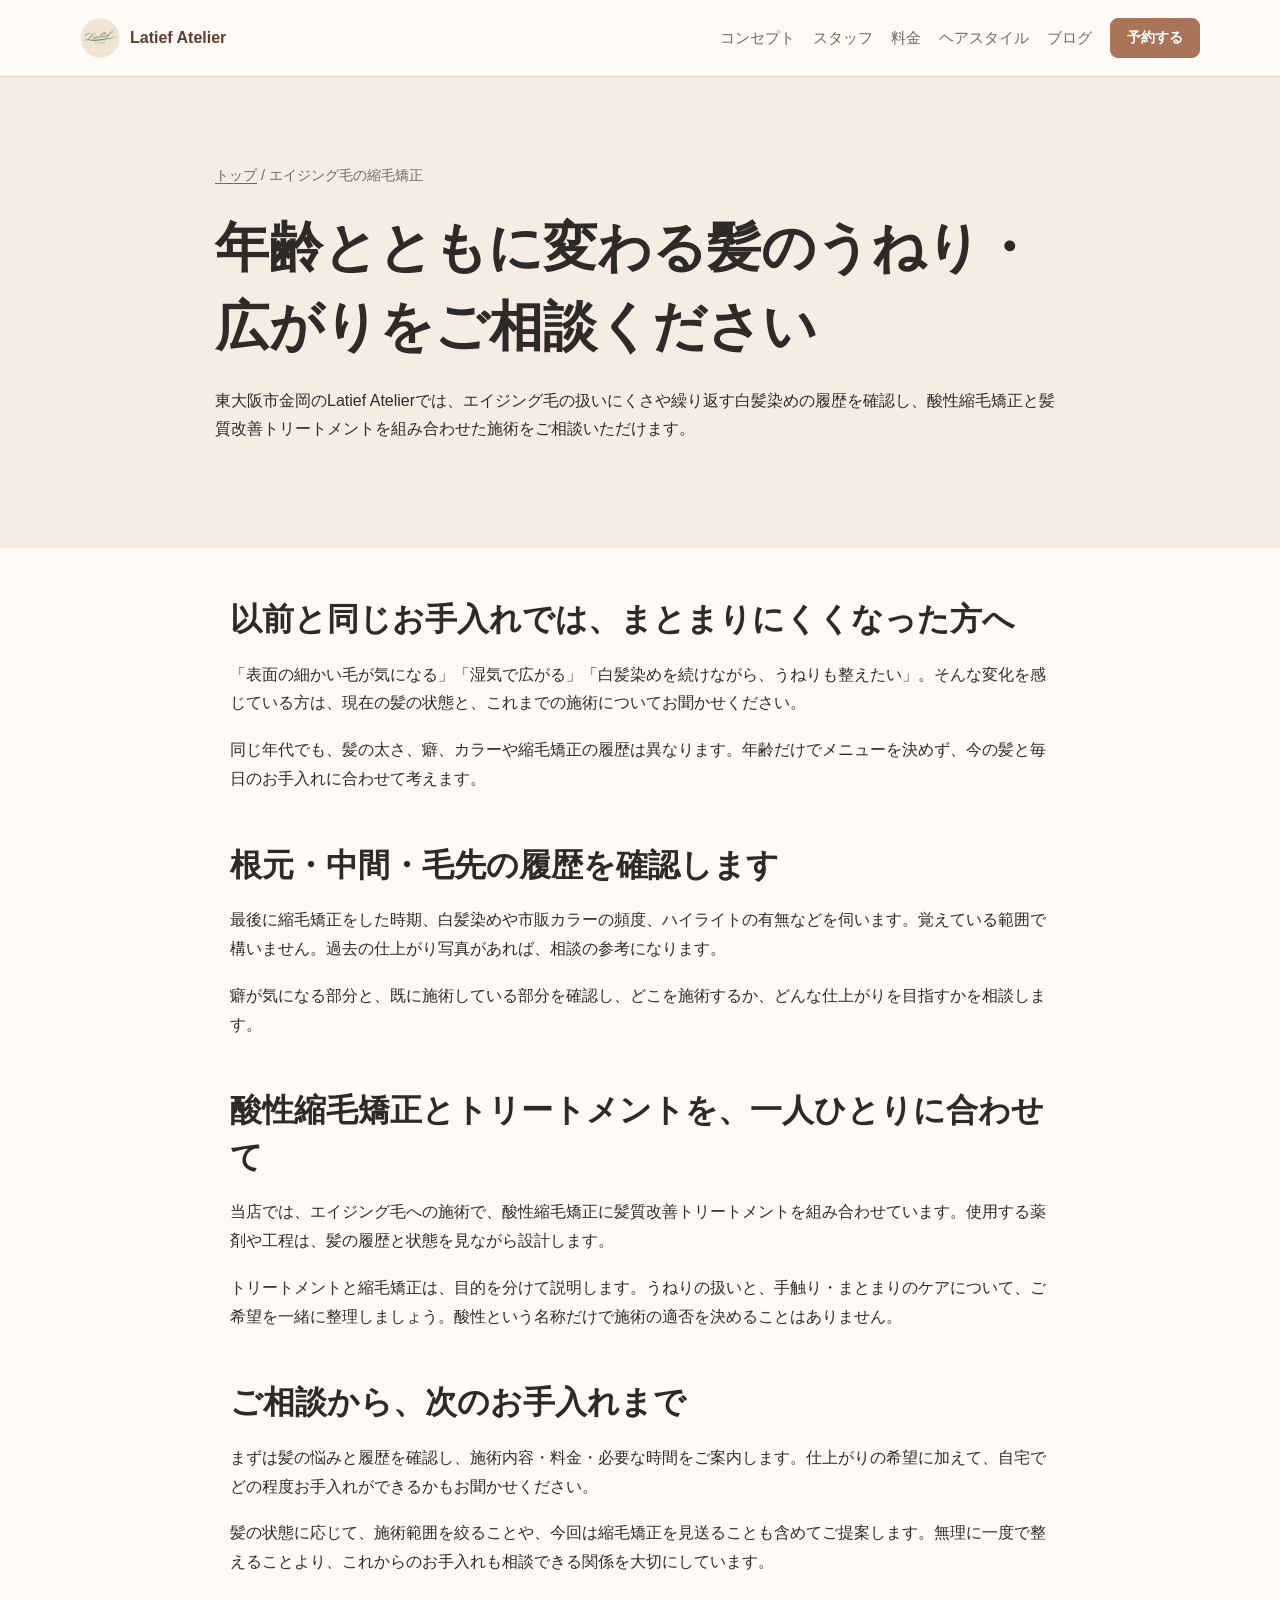
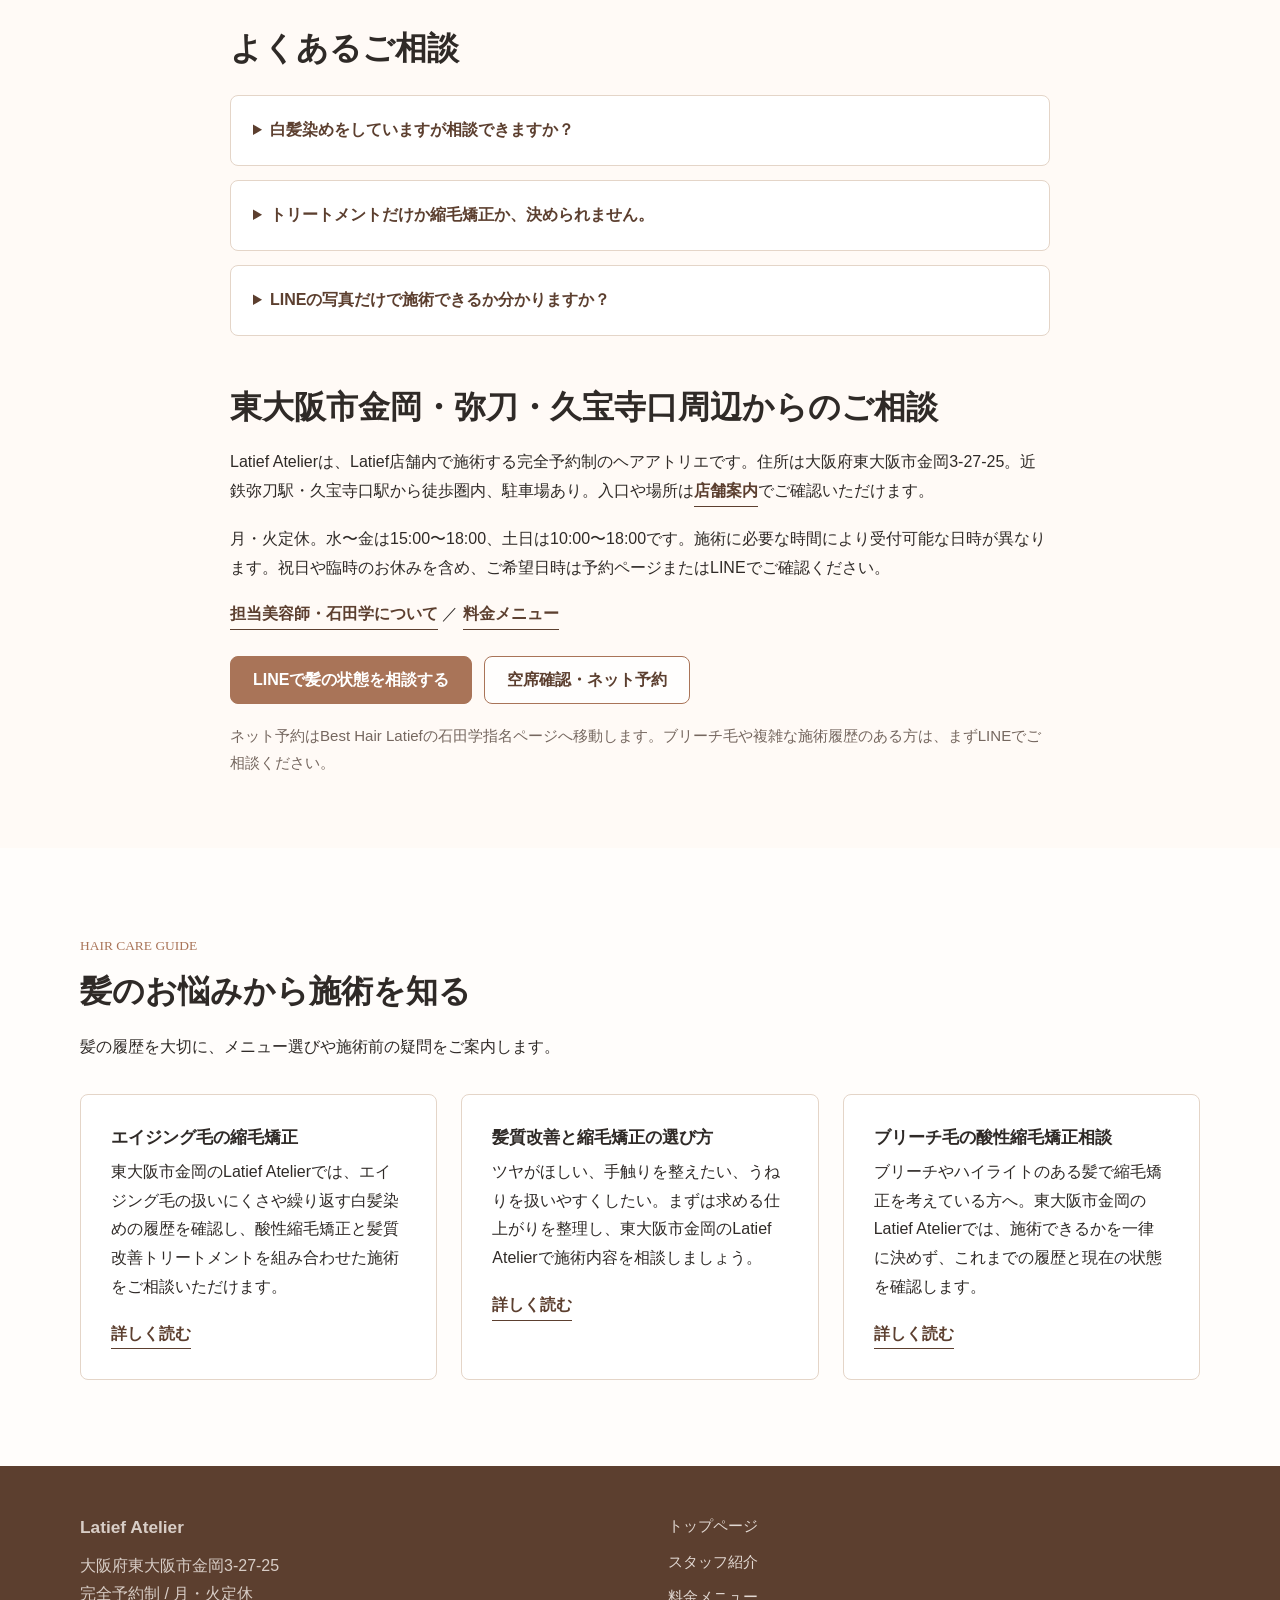
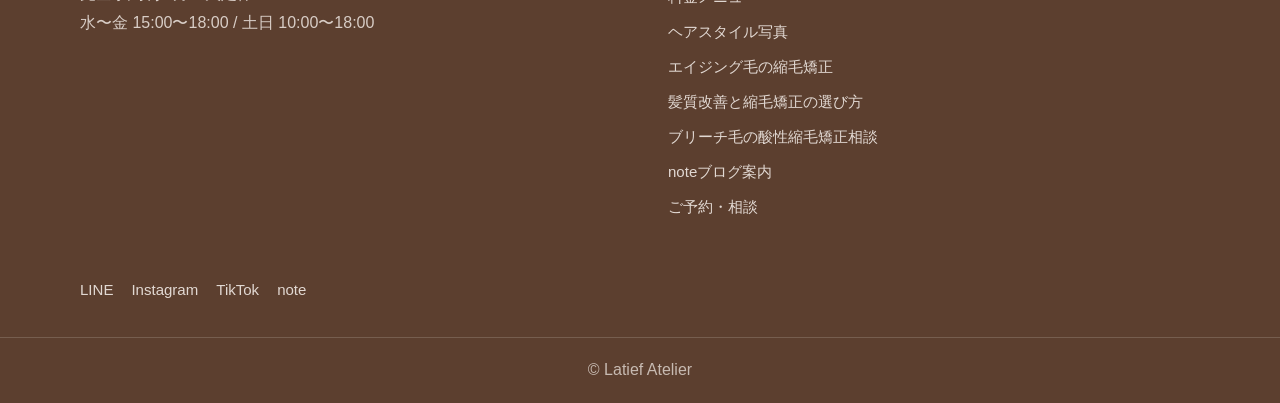
==== aging-hair.html @ 110d076c "Improve local salon search content and booking information" ====
<!DOCTYPE html>
<html lang="ja">
<head>
  <meta charset="UTF-8">
  <meta name="viewport" content="width=device-width, initial-scale=1.0">
  <title>エイジング毛の縮毛矯正・髪質改善｜東大阪・弥刀 Latief Atelier</title>
  <meta name="description" content="東大阪・弥刀・久宝寺口でエイジング毛の縮毛矯正と髪質改善を相談するならLatief Atelierへ。年齢によるうねり・広がり、白髪染めの履歴を確認して施術を考えます。">
  <meta name="robots" content="index, follow">
  <link rel="canonical" href="https://latiefatelier.com/aging-hair.html">
  <meta property="og:title" content="エイジング毛の縮毛矯正・髪質改善｜東大阪・弥刀 Latief Atelier">
  <meta property="og:description" content="東大阪・弥刀・久宝寺口でエイジング毛の縮毛矯正と髪質改善を相談するならLatief Atelierへ。年齢によるうねり・広がり、白髪染めの履歴を確認して施術を考えます。">
  <meta property="og:type" content="website">
  <meta property="og:url" content="https://latiefatelier.com/aging-hair.html">
  <meta property="og:site_name" content="Latief Atelier">
  <meta property="og:image" content="https://latiefatelier.com/assets/images/shop-front.jpg">
  <meta name="twitter:card" content="summary_large_image">
  <meta name="twitter:title" content="エイジング毛の縮毛矯正・髪質改善｜東大阪・弥刀 Latief Atelier">
  <meta name="twitter:description" content="東大阪・弥刀・久宝寺口でエイジング毛の縮毛矯正と髪質改善を相談するならLatief Atelierへ。年齢によるうねり・広がり、白髪染めの履歴を確認して施術を考えます。">
  <meta name="twitter:image" content="https://latiefatelier.com/assets/images/shop-front.jpg">
  <link rel="stylesheet" href="stylesheet.css">
  <script type="application/ld+json">
{
  "@context": "https://schema.org",
  "@graph": [
    {
      "@type": "BreadcrumbList",
      "itemListElement": [
        {
          "@type": "ListItem",
          "position": 1,
          "name": "トップ",
          "item": "https://latiefatelier.com/"
        },
        {
          "@type": "ListItem",
          "position": 2,
          "name": "エイジング毛の縮毛矯正",
          "item": "https://latiefatelier.com/aging-hair.html"
        }
      ]
    },
    {
      "@type": "WebPage",
      "@id": "https://latiefatelier.com/aging-hair.html#webpage",
      "url": "https://latiefatelier.com/aging-hair.html",
      "name": "エイジング毛の縮毛矯正・髪質改善｜東大阪・弥刀 Latief Atelier",
      "description": "東大阪・弥刀・久宝寺口でエイジング毛の縮毛矯正と髪質改善を相談するならLatief Atelierへ。年齢によるうねり・広がり、白髪染めの履歴を確認して施術を考えます。",
      "inLanguage": "ja",
      "isPartOf": {
        "@id": "https://latiefatelier.com/#website"
      },
      "about": {
        "@id": "https://latiefatelier.com/#salon"
      }
    }
  ]
}
</script>
</head>
<body>
  <header class="site-header">
    <div class="container header-inner">
      <a class="site-logo" href="index.html" aria-label="Latief Atelier トップページへ">
        <img src="assets/images/logo-icon.png" alt="" width="40" height="40">
        <span>Latief Atelier</span>
      </a>
      <button class="nav-toggle" type="button" aria-controls="global-nav" aria-expanded="false">
        <span class="nav-toggle-line"></span>
        <span class="sr-only">メニューを開閉</span>
      </button>
      <nav id="global-nav" class="global-nav" aria-label="グローバルナビゲーション">
        <a href="concept.html">コンセプト</a>
        <a href="staff.html">スタッフ</a>
        <a href="pricing.html">料金</a>
        <a href="hairstyle.html">ヘアスタイル</a>
        <a href="blog.html">ブログ</a>
        <a class="button button-small" href="index.html#reservation">予約する</a>
      </nav>
    </div>
  </header><section class="mobile-reserve-bar" aria-label="スマートフォン用予約導線"><a href="https://beauty.hotpepper.jp/CSP/bt/reserve/?storeId=H000819673&amp;stylistId=T001129687" target="_blank" rel="noopener noreferrer">空席確認・予約</a><a href="https://lin.ee/6GPeVmwn" target="_blank" rel="noopener noreferrer">LINE相談</a></section>

  <main><section class="page-hero"><div class="container"><nav class="guide-breadcrumb" aria-label="パンくず"><a href="index.html">トップ</a><span aria-hidden="true"> / </span><span>エイジング毛の縮毛矯正</span></nav><h1>年齢とともに変わる髪のうねり・広がりをご相談ください</h1><p>東大阪市金岡のLatief Atelierでは、エイジング毛の扱いにくさや繰り返す白髪染めの履歴を確認し、酸性縮毛矯正と髪質改善トリートメントを組み合わせた施術をご相談いただけます。</p></div></section><article class="container guide-body"><section class="guide-section"><h2>以前と同じお手入れでは、まとまりにくくなった方へ</h2><p>「表面の細かい毛が気になる」「湿気で広がる」「白髪染めを続けながら、うねりも整えたい」。そんな変化を感じている方は、現在の髪の状態と、これまでの施術についてお聞かせください。</p><p>同じ年代でも、髪の太さ、癖、カラーや縮毛矯正の履歴は異なります。年齢だけでメニューを決めず、今の髪と毎日のお手入れに合わせて考えます。</p></section><section class="guide-section"><h2>根元・中間・毛先の履歴を確認します</h2><p>最後に縮毛矯正をした時期、白髪染めや市販カラーの頻度、ハイライトの有無などを伺います。覚えている範囲で構いません。過去の仕上がり写真があれば、相談の参考になります。</p><p>癖が気になる部分と、既に施術している部分を確認し、どこを施術するか、どんな仕上がりを目指すかを相談します。</p></section><section class="guide-section"><h2>酸性縮毛矯正とトリートメントを、一人ひとりに合わせて</h2><p>当店では、エイジング毛への施術で、酸性縮毛矯正に髪質改善トリートメントを組み合わせています。使用する薬剤や工程は、髪の履歴と状態を見ながら設計します。</p><p>トリートメントと縮毛矯正は、目的を分けて説明します。うねりの扱いと、手触り・まとまりのケアについて、ご希望を一緒に整理しましょう。酸性という名称だけで施術の適否を決めることはありません。</p></section><section class="guide-section"><h2>ご相談から、次のお手入れまで</h2><p>まずは髪の悩みと履歴を確認し、施術内容・料金・必要な時間をご案内します。仕上がりの希望に加えて、自宅でどの程度お手入れができるかもお聞かせください。</p><p>髪の状態に応じて、施術範囲を絞ることや、今回は縮毛矯正を見送ることも含めてご提案します。無理に一度で整えることより、これからのお手入れも相談できる関係を大切にしています。</p></section><section class="guide-section"><h2>よくあるご相談</h2><div class="faq-list"><details><summary>白髪染めをしていますが相談できますか？</summary><p>はい。市販カラーを含め、いつ・どの部分を染めたかをお知らせください。実際の状態を確認して施術内容を相談します。</p></details><details><summary>トリートメントだけか縮毛矯正か、決められません。</summary><p>メニューが決まっていなくても大丈夫です。うねり、広がり、手触りなど、特に気になっている点をLINEでお知らせください。</p></details><details><summary>LINEの写真だけで施術できるか分かりますか？</summary><p>写真は事前相談の参考になりますが、施術の可否や最終的な内容は、ご来店時に実際の髪を確認して判断します。</p></details></div></section><section class="guide-section"><h2>東大阪市金岡・弥刀・久宝寺口周辺からのご相談</h2><p>Latief Atelierは、Latief店舗内で施術する完全予約制のヘアアトリエです。住所は大阪府東大阪市金岡3-27-25。近鉄弥刀駅・久宝寺口駅から徒歩圏内、駐車場あり。入口や場所は<a class="text-link" href="index.html#access">店舗案内</a>でご確認いただけます。</p><p>月・火定休。水〜金は15:00〜18:00、土日は10:00〜18:00です。施術に必要な時間により受付可能な日時が異なります。祝日や臨時のお休みを含め、ご希望日時は予約ページまたはLINEでご確認ください。</p><p><a class="text-link" href="staff.html">担当美容師・石田学について</a> ／ <a class="text-link" href="pricing.html">料金メニュー</a></p><div class="reservation-actions"><a class="button" href="https://lin.ee/6GPeVmwn" target="_blank" rel="noopener noreferrer">LINEで髪の状態を相談する</a><a class="button button-secondary" href="https://beauty.hotpepper.jp/CSP/bt/reserve/?storeId=H000819673&amp;stylistId=T001129687" target="_blank" rel="noopener noreferrer">空席確認・ネット予約</a></div><p class="guide-booking-note">ネット予約はBest Hair Latiefの石田学指名ページへ移動します。ブリーチ毛や複雑な施術履歴のある方は、まずLINEでご相談ください。</p></section></article><section class="section section-soft"><div class="container"><div class="section-heading"><p class="eyebrow">Hair care guide</p><h2>髪のお悩みから施術を知る</h2><p>髪の履歴を大切に、メニュー選びや施術前の疑問をご案内します。</p></div><div class="card-grid three-columns"><article class="feature-card"><h3>エイジング毛の縮毛矯正</h3><p>東大阪市金岡のLatief Atelierでは、エイジング毛の扱いにくさや繰り返す白髪染めの履歴を確認し、酸性縮毛矯正と髪質改善トリートメントを組み合わせた施術をご相談いただけます。</p><a class="text-link" href="aging-hair.html">詳しく読む</a></article>
<article class="feature-card"><h3>髪質改善と縮毛矯正の選び方</h3><p>ツヤがほしい、手触りを整えたい、うねりを扱いやすくしたい。まずは求める仕上がりを整理し、東大阪市金岡のLatief Atelierで施術内容を相談しましょう。</p><a class="text-link" href="hair-treatment.html">詳しく読む</a></article>
<article class="feature-card"><h3>ブリーチ毛の酸性縮毛矯正相談</h3><p>ブリーチやハイライトのある髪で縮毛矯正を考えている方へ。東大阪市金岡のLatief Atelierでは、施術できるかを一律に決めず、これまでの履歴と現在の状態を確認します。</p><a class="text-link" href="bleached-hair.html">詳しく読む</a></article></div></div></section></main>

  <footer class="site-footer">
    <div class="container footer-grid">
      <div>
        <p class="footer-logo">Latief Atelier</p>
        <p>大阪府東大阪市金岡3-27-25<br>完全予約制 / 月・火定休<br>水〜金 15:00〜18:00 / 土日 10:00〜18:00</p>
      </div>
      <nav class="footer-nav" aria-label="フッターナビゲーション">
        <a href="index.html">トップページ</a>
        <a href="staff.html">スタッフ紹介</a>
        <a href="pricing.html">料金メニュー</a>
        <a href="hairstyle.html">ヘアスタイル写真</a>
        <a href="aging-hair.html">エイジング毛の縮毛矯正</a>
        <a href="hair-treatment.html">髪質改善と縮毛矯正の選び方</a>
        <a href="bleached-hair.html">ブリーチ毛の酸性縮毛矯正相談</a>
        <a href="blog.html">noteブログ案内</a>
        <a href="index.html#reservation">ご予約・相談</a>
      </nav>
      <div class="footer-sns">
        <a href="https://lin.ee/6GPeVmwn" target="_blank" rel="noopener noreferrer">LINE</a>
        <a href="https://www.instagram.com/latief_atelier?igsh=MW42ZXM1Z3Rob2Y1cg%3D%3D&utm_source=qr" target="_blank" rel="noopener noreferrer">Instagram</a>
        <a href="https://www.tiktok.com/@latiefatelier8?_r=1&_t=ZS-96b59ofkvR6" target="_blank" rel="noopener noreferrer">TikTok</a>
        <a href="https://note.com/brave_phlox2184" target="_blank" rel="noopener noreferrer">note</a>
      </div>
    </div>
    <p class="copyright">&copy; Latief Atelier</p>
  </footer>

  <script src="script.js"></script>
</body>
</html>
---- stylesheet.css ----
:root {
  --color-base: #fffaf6;
  --color-surface: #ffffff;
  --color-soft: #f5ece4;
  --color-accent: #ead8c8;
  --color-main: #a97458;
  --color-main-dark: #5c3f2f;
  --color-green: #486f4a;
  --color-text: #2f2a27;
  --color-muted: #75675f;
  --color-line: #e4d5c8;
  --shadow-soft: 0 18px 45px rgba(91, 64, 45, 0.12);
  --content-width: 1120px;
  --radius: 8px;
  --header-height: 76px;
}

* {
  box-sizing: border-box;
}

html {
  scroll-behavior: smooth;
}

body {
  margin: 0;
  color: var(--color-text);
  font-family: "Hiragino Kaku Gothic ProN", "Yu Gothic", "Meiryo", sans-serif;
  line-height: 1.8;
  background: var(--color-base);
  overflow-x: hidden;
}

body.nav-open {
  overflow: hidden;
}

a {
  color: inherit;
  text-decoration: none;
}

a:hover {
  color: var(--color-main);
}

a:focus-visible,
button:focus-visible,
iframe:focus-visible,
video:focus-visible,
summary:focus-visible {
  outline: 3px solid rgba(169, 116, 88, 0.45);
  outline-offset: 4px;
}

img,
video {
  max-width: 100%;
}

img {
  display: block;
  height: auto;
}

h1,
h2,
h3,
p {
  margin-top: 0;
}

h1,
h2,
h3 {
  line-height: 1.45;
  letter-spacing: 0;
  overflow-wrap: anywhere;
}

h1 {
  margin-bottom: 20px;
  font-size: 3.4rem;
  font-weight: 600;
}

h2 {
  margin-bottom: 18px;
  font-size: 2rem;
  font-weight: 600;
}

h3 {
  margin-bottom: 8px;
  font-size: 1.08rem;
}

p {
  margin-bottom: 18px;
  overflow-wrap: anywhere;
}

.container {
  width: min(100% - 32px, var(--content-width));
  margin-inline: auto;
}

.sr-only {
  position: absolute;
  width: 1px;
  height: 1px;
  padding: 0;
  overflow: hidden;
  clip: rect(0, 0, 0, 0);
  white-space: nowrap;
  border: 0;
}

.mobile-only {
  display: none;
}

.site-header {
  position: sticky;
  top: 0;
  z-index: 30;
  min-height: var(--header-height);
  background: rgba(255, 250, 246, 0.94);
  border-bottom: 1px solid var(--color-line);
  backdrop-filter: blur(14px);
}

.header-inner {
  position: relative;
  display: flex;
  align-items: center;
  justify-content: space-between;
  min-height: var(--header-height);
  gap: 22px;
}

.site-logo {
  display: inline-flex;
  align-items: center;
  gap: 10px;
  color: var(--color-main-dark);
  font-weight: 700;
}

.site-logo img {
  width: 40px;
  height: 40px;
  object-fit: contain;
}

.footer-logo {
  margin-bottom: 8px;
  color: #fff;
  font-size: 1.08rem;
  font-weight: 700;
}

.global-nav,
.footer-nav,
.footer-sns,
.sns-links {
  display: flex;
  align-items: center;
  gap: 18px;
}

.global-nav a:not(.button),
.footer-nav a,
.footer-sns a {
  font-size: 0.94rem;
  color: var(--color-muted);
}

.global-nav a[aria-current="page"] {
  color: var(--color-main-dark);
  font-weight: 700;
}

.nav-toggle {
  display: none;
  flex: 0 0 44px;
  width: 44px;
  height: 44px;
  padding: 0;
  border: 1px solid var(--color-line);
  border-radius: var(--radius);
  background: var(--color-surface);
}

.nav-toggle-line,
.nav-toggle-line::before,
.nav-toggle-line::after {
  display: block;
  width: 20px;
  height: 2px;
  background: var(--color-main-dark);
  border-radius: 999px;
}

.nav-toggle-line {
  position: relative;
  margin: auto;
}

.nav-toggle-line::before,
.nav-toggle-line::after {
  position: absolute;
  left: 0;
  content: "";
}

.nav-toggle-line::before {
  top: -7px;
}

.nav-toggle-line::after {
  top: 7px;
}

.button {
  display: inline-flex;
  align-items: center;
  justify-content: center;
  min-height: 48px;
  padding: 12px 22px;
  border: 1px solid var(--color-main);
  border-radius: var(--radius);
  color: #fff;
  font-weight: 700;
  line-height: 1.35;
  background: var(--color-main);
  transition: transform 160ms ease, background 160ms ease, color 160ms ease;
}

.button:hover {
  color: #fff;
  background: var(--color-main-dark);
  transform: translateY(-1px);
}

.button-secondary {
  color: var(--color-main-dark);
  background: rgba(255, 255, 255, 0.82);
}

.button-secondary:hover {
  color: #fff;
}

.button-small {
  min-height: 40px;
  padding: 9px 16px;
  font-size: 0.9rem;
}

.text-link {
  display: inline-flex;
  align-items: center;
  color: var(--color-main-dark);
  font-weight: 700;
  border-bottom: 1px solid currentColor;
}

.eyebrow {
  margin-bottom: 10px;
  color: var(--color-main);
  font-family: Georgia, "Times New Roman", serif;
  font-size: 0.84rem;
  letter-spacing: 0;
  text-transform: uppercase;
}

.hero-video {
  position: relative;
  display: grid;
  align-items: center;
  min-height: calc(100svh - var(--header-height));
  overflow: hidden;
  color: #fffaf6;
  background: #201913;
}

.hero-video-media,
.hero-shade {
  position: absolute;
  inset: 0;
  width: 100%;
  height: 100%;
}

.hero-video-media {
  object-fit: cover;
  background: #201913 url("assets/images/hero-video-poster.jpg") center / cover no-repeat;
}

.hero-shade {
  background:
    linear-gradient(90deg, rgba(29, 20, 14, 0.74), rgba(29, 20, 14, 0.28) 58%, rgba(29, 20, 14, 0.12)),
    linear-gradient(180deg, rgba(29, 20, 14, 0.18), rgba(29, 20, 14, 0.44));
}

.hero-content {
  position: relative;
  z-index: 1;
  max-width: 760px;
  padding-top: 70px;
  padding-bottom: 70px;
}

.hero-content h1 {
  font-size: 4.4rem;
}

.hero-content p:not(.eyebrow) {
  max-width: 560px;
  font-size: 1.18rem;
}

.hero-actions {
  display: flex;
  flex-wrap: wrap;
  gap: 12px;
  margin-top: 28px;
}

.reservation-actions {
  display: flex;
  flex-wrap: wrap;
  gap: 12px;
  margin-top: 26px;
}

.mobile-reserve-bar {
  display: none;
}

.hero-line {
  border-color: rgba(255, 250, 246, 0.72);
}

.section {
  padding: 86px 0;
}

.section-intro {
  background: var(--color-base);
}

.section-accent {
  background: var(--color-soft);
}

.section-soft {
  background: #fffdfb;
}

.section-grid,
.atelier-grid,
.concept-layout,
.reservation-layout,
.staff-profile,
.cta-row,
.footer-grid {
  display: grid;
  grid-template-columns: minmax(0, 1fr) minmax(0, 1fr);
  gap: 56px;
  align-items: center;
}

.section-heading {
  max-width: 720px;
  margin-bottom: 32px;
}

.section-heading-row {
  display: flex;
  align-items: end;
  justify-content: space-between;
  max-width: none;
  gap: 20px;
}

.lead-block {
  font-size: 1.04rem;
}

.image-frame,
.style-preview {
  overflow: hidden;
  aspect-ratio: 4 / 3;
  background: var(--color-surface);
  border: 1px solid var(--color-line);
  border-radius: var(--radius);
  box-shadow: var(--shadow-soft);
}

.image-frame img,
.style-preview img {
  width: 100%;
  height: 100%;
  object-fit: cover;
}

.image-frame-shop {
  aspect-ratio: 16 / 11;
}

.style-preview img {
  object-fit: contain;
  background: #fff;
}

.portrait-frame {
  align-self: stretch;
  display: grid;
  place-items: center;
  background: #f5efe8;
}

.portrait-frame img {
  width: 100%;
  height: auto;
  max-height: 720px;
  object-fit: contain;
  object-position: center top;
}

.info-list {
  display: grid;
  gap: 12px;
  margin: 0 0 20px;
}

.info-list div,
.price-list div {
  display: flex;
  justify-content: space-between;
  gap: 20px;
  padding: 12px 0;
  border-top: 1px solid var(--color-line);
}

.info-list dt,
.price-list dt {
  font-weight: 700;
}

.info-list dd,
.price-list dd {
  margin: 0;
  color: var(--color-muted);
  text-align: right;
}

.card-grid {
  display: grid;
  gap: 24px;
}

.three-columns {
  grid-template-columns: repeat(3, minmax(0, 1fr));
}

.feature-card,
.price-group,
.note-guide-card,
.studio-panel,
.sns-panel {
  padding: 30px;
  background: var(--color-surface);
  border: 1px solid var(--color-line);
  border-radius: var(--radius);
}

.feature-card .button {
  margin-top: 8px;
}

.form-shell {
  overflow: hidden;
  background: var(--color-surface);
  border: 1px solid var(--color-line);
  border-radius: var(--radius);
  box-shadow: var(--shadow-soft);
}

.form-shell iframe {
  display: block;
  border: 0;
  min-height: 720px;
}

.faq-list {
  display: grid;
  gap: 14px;
  max-width: 900px;
}

.faq-list details {
  padding: 20px 22px;
  background: var(--color-surface);
  border: 1px solid var(--color-line);
  border-radius: var(--radius);
}

.faq-list summary {
  color: var(--color-main-dark);
  font-weight: 700;
  cursor: pointer;
}

.faq-list p {
  margin: 14px 0 0;
}

.page-hero {
  padding: 86px 0;
  background: var(--color-soft);
}

.page-hero .container {
  max-width: 850px;
}

.page-hero-image {
  background:
    linear-gradient(115deg, rgba(255, 250, 246, 0.92), rgba(245, 236, 228, 0.9)),
    var(--color-soft);
}

.staff-profile {
  align-items: stretch;
}

.staff-profile-copy {
  align-self: center;
}

.profile-meta {
  display: flex;
  flex-wrap: wrap;
  gap: 8px;
  margin: 24px 0;
}

.profile-meta span,
.tag {
  display: inline-flex;
  align-items: center;
  min-height: 28px;
  padding: 3px 11px;
  color: var(--color-main-dark);
  font-size: 0.82rem;
  font-weight: 700;
  background: var(--color-accent);
  border-radius: 999px;
}

.price-layout {
  display: grid;
  grid-template-columns: repeat(2, minmax(0, 1fr));
  gap: 24px;
}

.price-list {
  margin: 0;
}

.price-list dd {
  white-space: nowrap;
}

.style-filter {
  display: flex;
  flex-wrap: wrap;
  gap: 10px;
  margin-bottom: 28px;
}

.filter-button {
  min-height: 42px;
  padding: 8px 16px;
  color: var(--color-main-dark);
  font-weight: 700;
  border: 1px solid var(--color-line);
  border-radius: var(--radius);
  background: var(--color-surface);
  cursor: pointer;
}

.filter-button:hover,
.filter-button.is-active {
  color: #fff;
  border-color: var(--color-main);
  background: var(--color-main);
}

.style-grid {
  display: grid;
  grid-template-columns: repeat(3, minmax(0, 1fr));
  gap: 24px;
}

.style-card {
  overflow: hidden;
  background: var(--color-surface);
  border: 1px solid var(--color-line);
  border-radius: var(--radius);
}

.style-card.is-hidden {
  display: none;
}

.style-photo {
  width: 100%;
  aspect-ratio: 3 / 4;
  object-fit: cover;
  border-bottom: 1px solid var(--color-line);
}

.style-card-body {
  padding: 22px;
}

.style-card-body h2 {
  margin-top: 12px;
  font-size: 1.24rem;
}

.compact-cta {
  padding: 48px 0;
}

.studio-panel,
.sns-panel {
  display: flex;
  align-items: center;
  justify-content: space-between;
  gap: 28px;
}

.coming-soon {
  margin: 0;
  color: var(--color-green);
  font-family: Georgia, "Times New Roman", serif;
  font-size: 2rem;
  white-space: nowrap;
}

.sns-links {
  flex-wrap: wrap;
  justify-content: flex-end;
}

.sns-link {
  min-width: 112px;
  padding: 12px 16px;
  color: var(--color-main-dark);
  font-weight: 700;
  text-align: center;
  border: 1px solid var(--color-line);
  border-radius: var(--radius);
  background: #fffdfb;
}

.note-guide {
  max-width: 820px;
}

.note-guide-card {
  padding: 42px;
}

.site-footer {
  color: #f8efe7;
  background: var(--color-main-dark);
}

.site-footer a:hover {
  color: #fff;
}

.footer-grid {
  padding: 46px 0 34px;
  align-items: start;
}

.footer-grid p {
  color: rgba(255, 250, 246, 0.76);
}

.footer-nav,
.footer-sns {
  flex-wrap: wrap;
  align-items: start;
}

.footer-nav {
  flex-direction: column;
  gap: 8px;
}

.footer-sns a,
.footer-nav a {
  color: rgba(255, 250, 246, 0.82);
}

.copyright {
  margin: 0;
  padding: 18px 16px;
  color: rgba(255, 250, 246, 0.66);
  text-align: center;
  border-top: 1px solid rgba(255, 250, 246, 0.16);
}

@media (max-width: 980px) {
  .nav-toggle {
    position: static;
    z-index: 35;
    display: grid;
    place-items: center;
    margin-left: 8px;
    border-color: var(--color-main);
    background: var(--color-main);
  }

  .nav-toggle-line,
  .nav-toggle-line::before,
  .nav-toggle-line::after {
    background: #fff;
  }

  .global-nav {
    position: fixed;
    inset: var(--header-height) 0 auto 0;
    display: grid;
    gap: 0;
    padding: 16px;
    background: rgba(255, 250, 246, 0.98);
    border-bottom: 1px solid var(--color-line);
    box-shadow: var(--shadow-soft);
    transform: translateY(-120%);
    transition: transform 180ms ease;
  }

  .global-nav.is-open {
    transform: translateY(0);
  }

  .global-nav a {
    padding: 12px 4px;
  }

  .global-nav .button {
    margin-top: 10px;
  }

  .section-grid,
  .atelier-grid,
  .concept-layout,
  .reservation-layout,
  .staff-profile,
  .cta-row,
  .footer-grid,
  .price-layout,
  .three-columns,
  .style-grid {
    grid-template-columns: 1fr;
  }

  .hero-content h1 {
    font-size: 3.4rem;
  }

  .section-heading-row,
  .studio-panel,
  .sns-panel {
    align-items: flex-start;
    flex-direction: column;
  }

  .sns-links {
    justify-content: flex-start;
  }

  .coming-soon {
    white-space: normal;
  }
}

@media (max-width: 680px) {
  :root {
    --header-height: 68px;
  }

  body {
    padding-bottom: 72px;
  }

  .container {
    width: min(100% - 24px, var(--content-width));
  }

  h1 {
    font-size: 2.2rem;
  }

  h2 {
    font-size: 1.55rem;
  }

  .site-logo span {
    font-size: 0.95rem;
  }

  .hero-video {
    min-height: calc(100svh - var(--header-height));
  }

  .hero-content {
    padding-top: 44px;
    padding-bottom: 96px;
  }

  .hero-content h1 {
    font-size: 2.45rem;
  }

  .hero-content p:not(.eyebrow) {
    font-size: 1rem;
  }

  .mobile-only {
    display: inline;
  }

  .section,
  .page-hero {
    padding: 56px 0;
  }

  .hero-actions,
  .reservation-actions,
  .sns-links {
    flex-direction: column;
    width: 100%;
  }

  .button,
  .sns-link {
    width: 100%;
  }

  .feature-card,
  .price-group,
  .note-guide-card,
  .studio-panel,
  .sns-panel {
    padding: 22px;
  }

  .info-list div,
  .price-list div {
    display: grid;
    gap: 2px;
  }

  .info-list dd,
  .price-list dd {
    text-align: left;
    white-space: normal;
  }

  .style-filter {
    display: grid;
    grid-template-columns: repeat(2, minmax(0, 1fr));
  }

  .mobile-reserve-bar {
    position: fixed;
    right: 12px;
    bottom: 12px;
    left: 12px;
    z-index: 40;
    display: grid;
    grid-template-columns: 1fr 1fr;
    gap: 8px;
    padding: 8px;
    background: rgba(255, 250, 246, 0.94);
    border: 1px solid var(--color-line);
    border-radius: var(--radius);
    box-shadow: var(--shadow-soft);
    backdrop-filter: blur(12px);
  }

  .mobile-reserve-bar a {
    display: grid;
    place-items: center;
    min-height: 46px;
    color: #fff;
    font-size: 0.9rem;
    font-weight: 700;
    background: var(--color-main);
    border-radius: calc(var(--radius) - 2px);
  }

  .mobile-reserve-bar a:last-child {
    color: var(--color-main-dark);
    background: var(--color-accent);
  }

  .reservation-layout {
    gap: 28px;
  }

  .reservation-copy {
    position: relative;
    z-index: 1;
  }

  .form-shell iframe {
    height: 680px;
    min-height: 680px;
  }
}

/* Readable service guides; inherit the existing salon palette. */
.guide-breadcrumb { margin-bottom: 20px; color: var(--color-muted); font-size: .9rem; }
.guide-breadcrumb a { text-decoration: underline; text-underline-offset: .2em; }
.guide-body { max-width: 820px; padding-top: 48px; padding-bottom: 24px; }
.guide-section { margin-bottom: 48px; }
.guide-booking-note { margin-top: 18px; color: var(--color-muted); font-size: .94rem; }
.guide-section .faq-list { margin-top: 24px; }
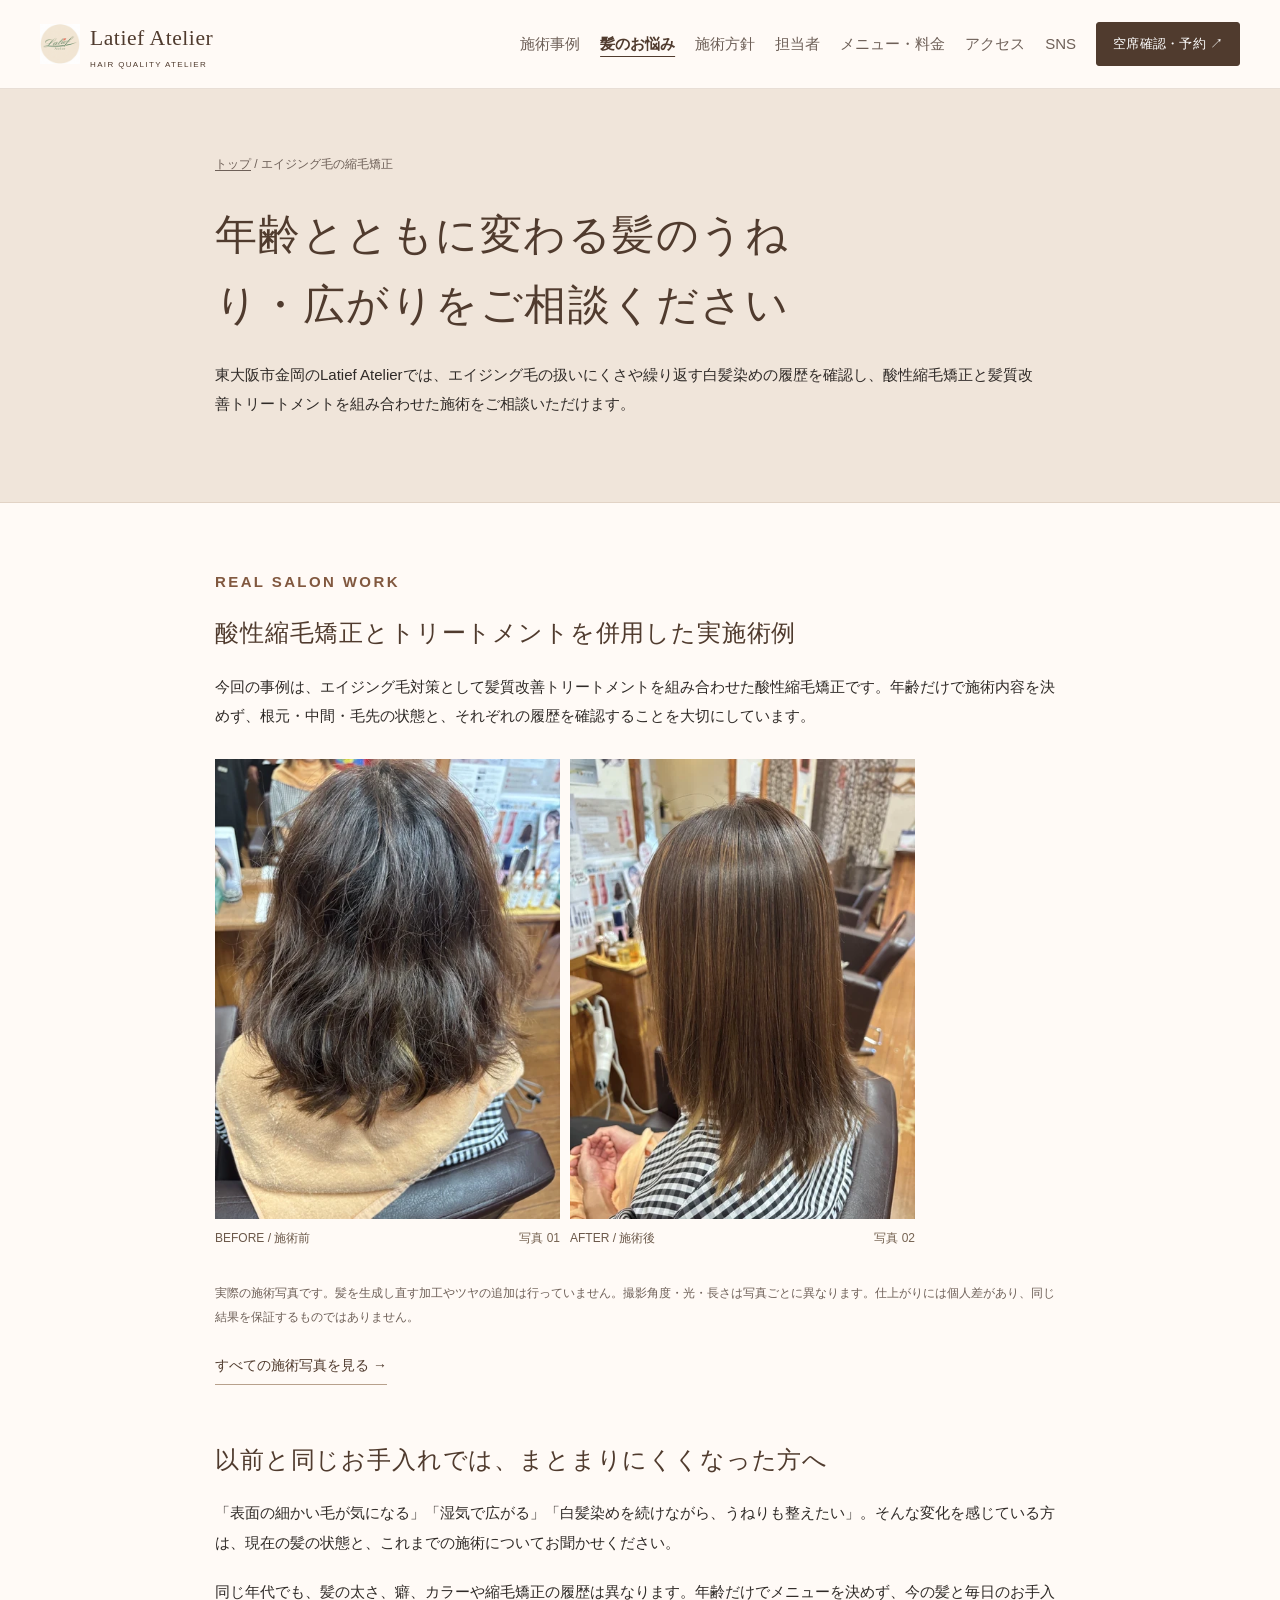
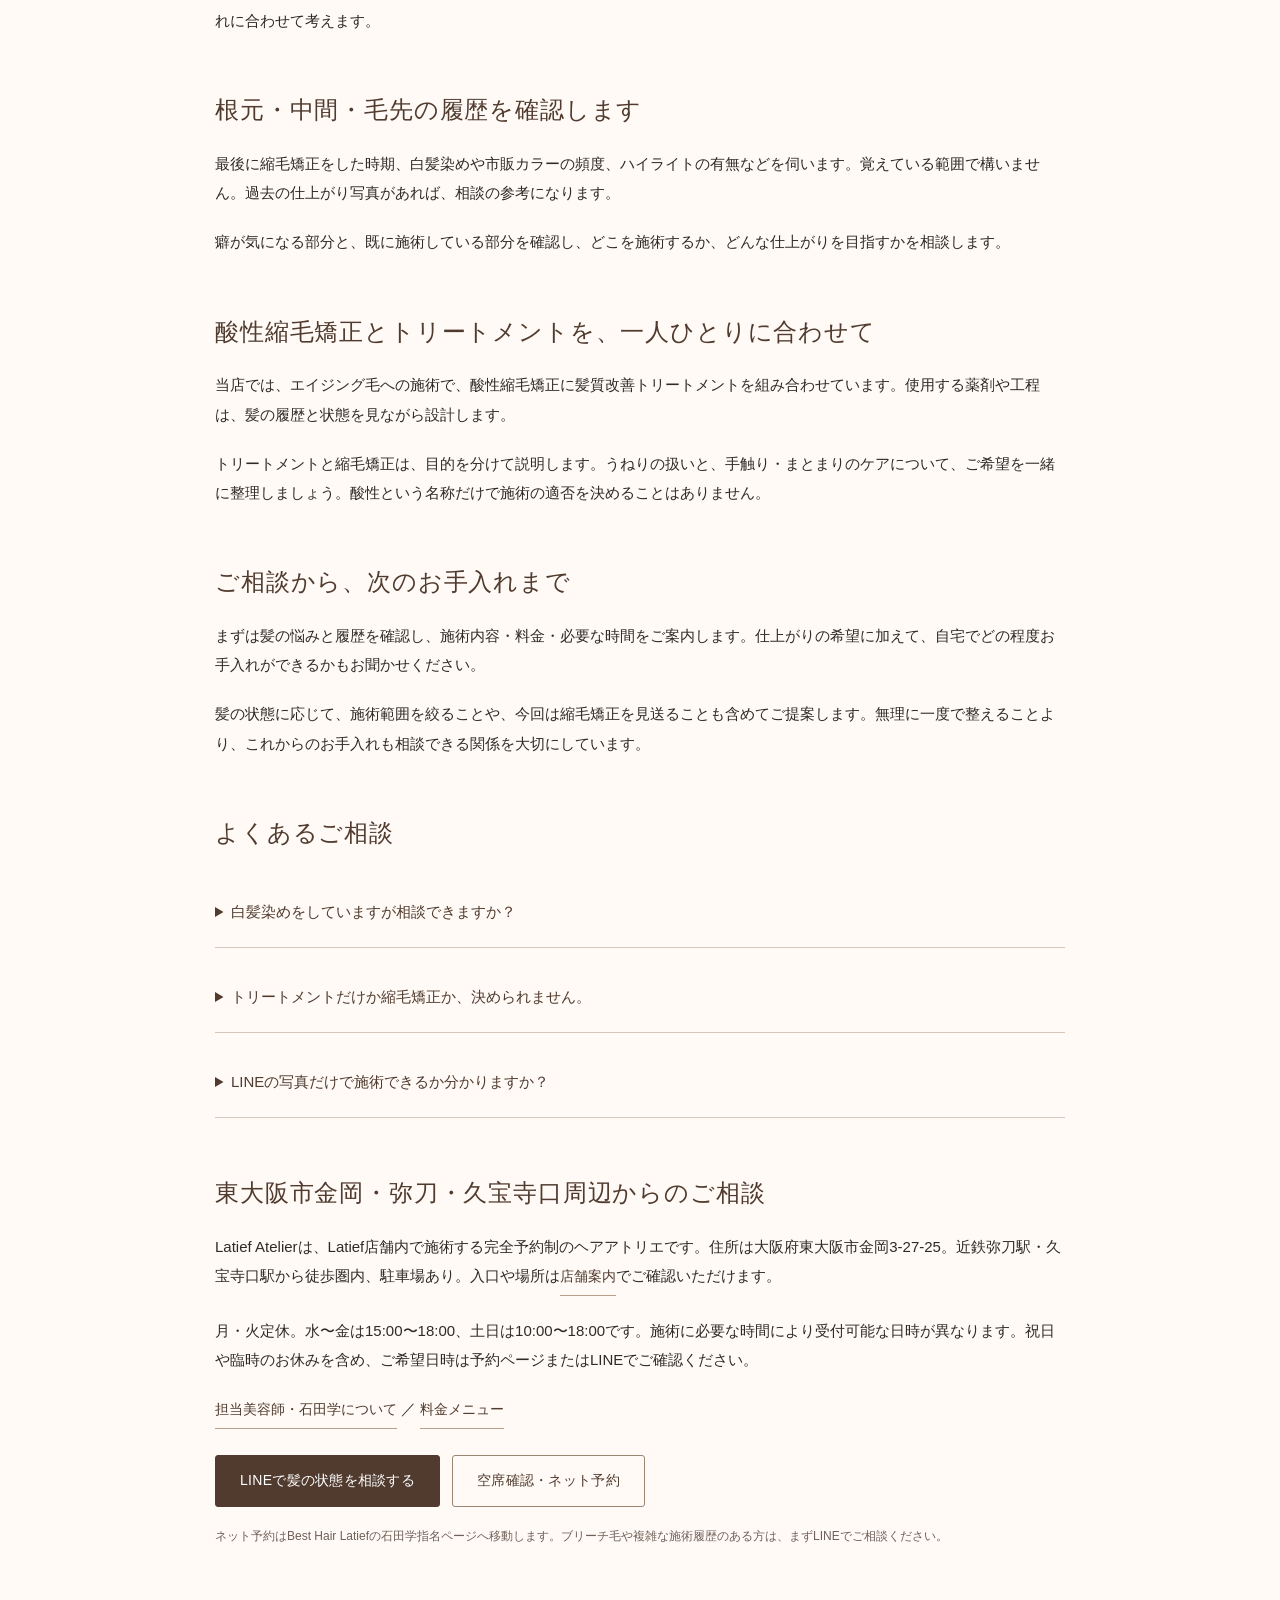
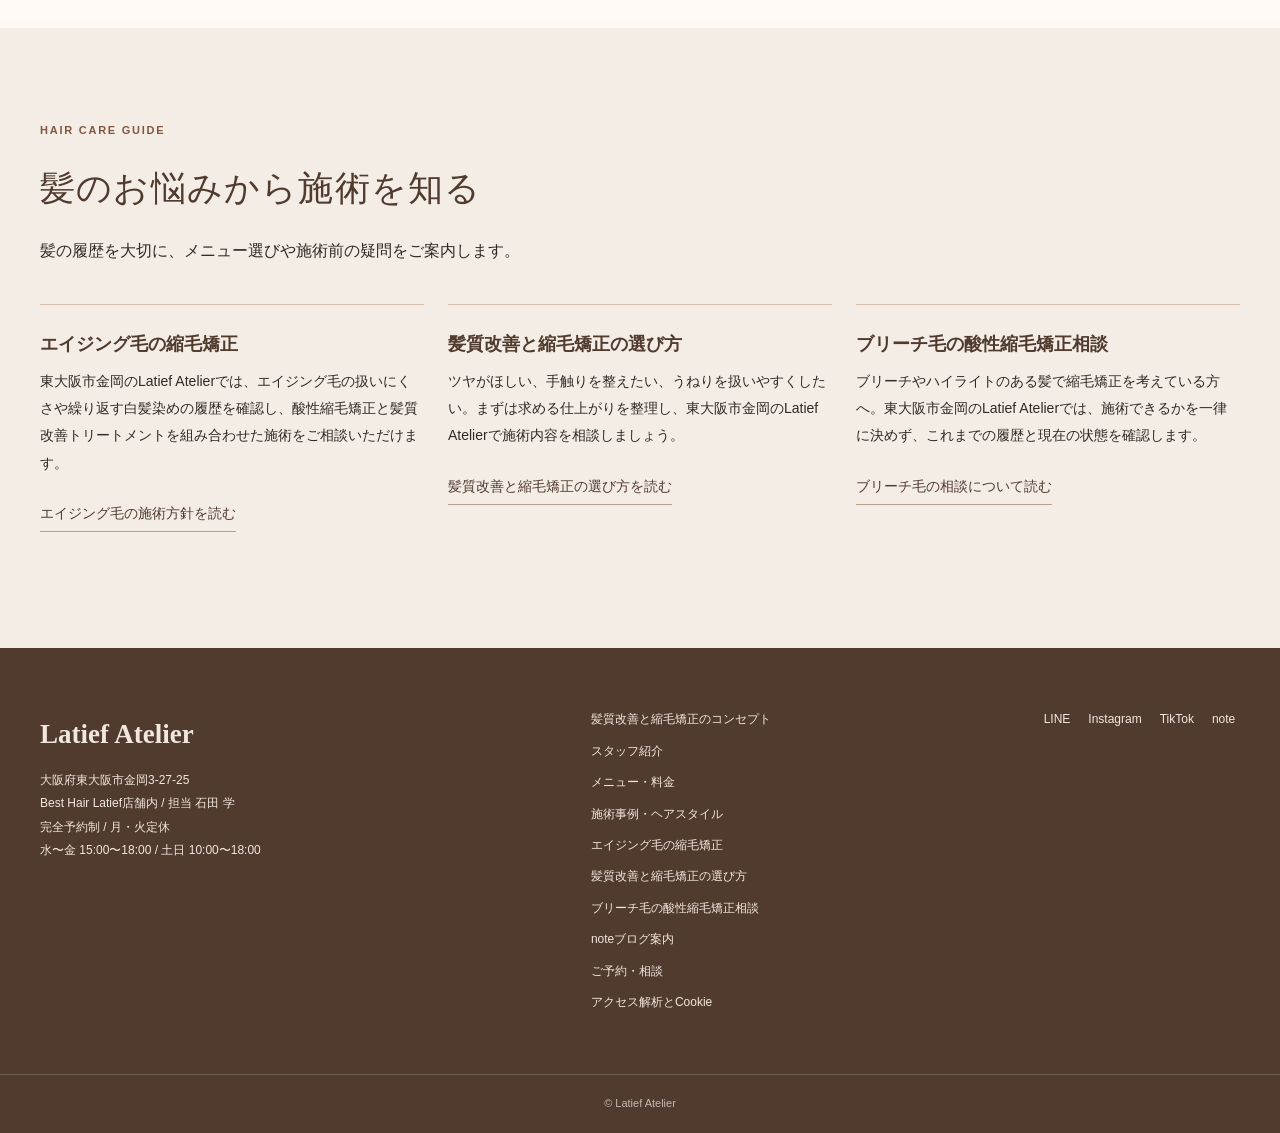
==== commit 37697a63: "Renew Latief Atelier with genuine treatment cases, local SEO, booking links and GA4" ====
--- a/aging-hair.html
+++ b/aging-hair.html
@@ -11,6 +11,7 @@
   <meta property="og:description" content="東大阪・弥刀・久宝寺口でエイジング毛の縮毛矯正と髪質改善を相談するならLatief Atelierへ。年齢によるうねり・広がり、白髪染めの履歴を確認して施術を考えます。">
   <meta property="og:type" content="website">
   <meta property="og:url" content="https://latiefatelier.com/aging-hair.html">
+  <meta property="og:locale" content="ja_JP">
   <meta property="og:site_name" content="Latief Atelier">
   <meta property="og:image" content="https://latiefatelier.com/assets/images/shop-front.jpg">
   <meta name="twitter:card" content="summary_large_image">
@@ -18,6 +19,7 @@
   <meta name="twitter:description" content="東大阪・弥刀・久宝寺口でエイジング毛の縮毛矯正と髪質改善を相談するならLatief Atelierへ。年齢によるうねり・広がり、白髪染めの履歴を確認して施術を考えます。">
   <meta name="twitter:image" content="https://latiefatelier.com/assets/images/shop-front.jpg">
   <link rel="stylesheet" href="stylesheet.css">
+<link rel="stylesheet" href="renewal.css">
   <script type="application/ld+json">
 {
   "@context": "https://schema.org",
@@ -58,48 +60,159 @@
 </script>
 </head>
 <body>
-  <header class="site-header">
-    <div class="container header-inner">
-      <a class="site-logo" href="index.html" aria-label="Latief Atelier トップページへ">
-        <img src="assets/images/logo-icon.png" alt="" width="40" height="40">
-        <span>Latief Atelier</span>
-      </a>
-      <button class="nav-toggle" type="button" aria-controls="global-nav" aria-expanded="false">
-        <span class="nav-toggle-line"></span>
-        <span class="sr-only">メニューを開閉</span>
-      </button>
-      <nav id="global-nav" class="global-nav" aria-label="グローバルナビゲーション">
-        <a href="concept.html">コンセプト</a>
-        <a href="staff.html">スタッフ</a>
-        <a href="pricing.html">料金</a>
-        <a href="hairstyle.html">ヘアスタイル</a>
-        <a href="blog.html">ブログ</a>
-        <a class="button button-small" href="index.html#reservation">予約する</a>
-      </nav>
-    </div>
-  </header><section class="mobile-reserve-bar" aria-label="スマートフォン用予約導線"><a href="https://beauty.hotpepper.jp/CSP/bt/reserve/?storeId=H000819673&amp;stylistId=T001129687" target="_blank" rel="noopener noreferrer">空席確認・予約</a><a href="https://lin.ee/6GPeVmwn" target="_blank" rel="noopener noreferrer">LINE相談</a></section>
-
-  <main><section class="page-hero"><div class="container"><nav class="guide-breadcrumb" aria-label="パンくず"><a href="index.html">トップ</a><span aria-hidden="true"> / </span><span>エイジング毛の縮毛矯正</span></nav><h1>年齢とともに変わる髪のうねり・広がりをご相談ください</h1><p>東大阪市金岡のLatief Atelierでは、エイジング毛の扱いにくさや繰り返す白髪染めの履歴を確認し、酸性縮毛矯正と髪質改善トリートメントを組み合わせた施術をご相談いただけます。</p></div></section><article class="container guide-body"><section class="guide-section"><h2>以前と同じお手入れでは、まとまりにくくなった方へ</h2><p>「表面の細かい毛が気になる」「湿気で広がる」「白髪染めを続けながら、うねりも整えたい」。そんな変化を感じている方は、現在の髪の状態と、これまでの施術についてお聞かせください。</p><p>同じ年代でも、髪の太さ、癖、カラーや縮毛矯正の履歴は異なります。年齢だけでメニューを決めず、今の髪と毎日のお手入れに合わせて考えます。</p></section><section class="guide-section"><h2>根元・中間・毛先の履歴を確認します</h2><p>最後に縮毛矯正をした時期、白髪染めや市販カラーの頻度、ハイライトの有無などを伺います。覚えている範囲で構いません。過去の仕上がり写真があれば、相談の参考になります。</p><p>癖が気になる部分と、既に施術している部分を確認し、どこを施術するか、どんな仕上がりを目指すかを相談します。</p></section><section class="guide-section"><h2>酸性縮毛矯正とトリートメントを、一人ひとりに合わせて</h2><p>当店では、エイジング毛への施術で、酸性縮毛矯正に髪質改善トリートメントを組み合わせています。使用する薬剤や工程は、髪の履歴と状態を見ながら設計します。</p><p>トリートメントと縮毛矯正は、目的を分けて説明します。うねりの扱いと、手触り・まとまりのケアについて、ご希望を一緒に整理しましょう。酸性という名称だけで施術の適否を決めることはありません。</p></section><section class="guide-section"><h2>ご相談から、次のお手入れまで</h2><p>まずは髪の悩みと履歴を確認し、施術内容・料金・必要な時間をご案内します。仕上がりの希望に加えて、自宅でどの程度お手入れができるかもお聞かせください。</p><p>髪の状態に応じて、施術範囲を絞ることや、今回は縮毛矯正を見送ることも含めてご提案します。無理に一度で整えることより、これからのお手入れも相談できる関係を大切にしています。</p></section><section class="guide-section"><h2>よくあるご相談</h2><div class="faq-list"><details><summary>白髪染めをしていますが相談できますか？</summary><p>はい。市販カラーを含め、いつ・どの部分を染めたかをお知らせください。実際の状態を確認して施術内容を相談します。</p></details><details><summary>トリートメントだけか縮毛矯正か、決められません。</summary><p>メニューが決まっていなくても大丈夫です。うねり、広がり、手触りなど、特に気になっている点をLINEでお知らせください。</p></details><details><summary>LINEの写真だけで施術できるか分かりますか？</summary><p>写真は事前相談の参考になりますが、施術の可否や最終的な内容は、ご来店時に実際の髪を確認して判断します。</p></details></div></section><section class="guide-section"><h2>東大阪市金岡・弥刀・久宝寺口周辺からのご相談</h2><p>Latief Atelierは、Latief店舗内で施術する完全予約制のヘアアトリエです。住所は大阪府東大阪市金岡3-27-25。近鉄弥刀駅・久宝寺口駅から徒歩圏内、駐車場あり。入口や場所は<a class="text-link" href="index.html#access">店舗案内</a>でご確認いただけます。</p><p>月・火定休。水〜金は15:00〜18:00、土日は10:00〜18:00です。施術に必要な時間により受付可能な日時が異なります。祝日や臨時のお休みを含め、ご希望日時は予約ページまたはLINEでご確認ください。</p><p><a class="text-link" href="staff.html">担当美容師・石田学について</a> ／ <a class="text-link" href="pricing.html">料金メニュー</a></p><div class="reservation-actions"><a class="button" href="https://lin.ee/6GPeVmwn" target="_blank" rel="noopener noreferrer">LINEで髪の状態を相談する</a><a class="button button-secondary" href="https://beauty.hotpepper.jp/CSP/bt/reserve/?storeId=H000819673&amp;stylistId=T001129687" target="_blank" rel="noopener noreferrer">空席確認・ネット予約</a></div><p class="guide-booking-note">ネット予約はBest Hair Latiefの石田学指名ページへ移動します。ブリーチ毛や複雑な施術履歴のある方は、まずLINEでご相談ください。</p></section></article><section class="section section-soft"><div class="container"><div class="section-heading"><p class="eyebrow">Hair care guide</p><h2>髪のお悩みから施術を知る</h2><p>髪の履歴を大切に、メニュー選びや施術前の疑問をご案内します。</p></div><div class="card-grid three-columns"><article class="feature-card"><h3>エイジング毛の縮毛矯正</h3><p>東大阪市金岡のLatief Atelierでは、エイジング毛の扱いにくさや繰り返す白髪染めの履歴を確認し、酸性縮毛矯正と髪質改善トリートメントを組み合わせた施術をご相談いただけます。</p><a class="text-link" href="aging-hair.html">詳しく読む</a></article>
-<article class="feature-card"><h3>髪質改善と縮毛矯正の選び方</h3><p>ツヤがほしい、手触りを整えたい、うねりを扱いやすくしたい。まずは求める仕上がりを整理し、東大阪市金岡のLatief Atelierで施術内容を相談しましょう。</p><a class="text-link" href="hair-treatment.html">詳しく読む</a></article>
-<article class="feature-card"><h3>ブリーチ毛の酸性縮毛矯正相談</h3><p>ブリーチやハイライトのある髪で縮毛矯正を考えている方へ。東大阪市金岡のLatief Atelierでは、施術できるかを一律に決めず、これまでの履歴と現在の状態を確認します。</p><a class="text-link" href="bleached-hair.html">詳しく読む</a></article></div></div></section></main>
-
-  <footer class="site-footer">
+<a class="skip-link" href="#main">本文へ移動</a>
+<header class="site-header">
+<div class="container header-inner">
+<a class="site-logo" href="index.html" aria-label="Latief Atelier トップページへ">
+<img src="assets/images/logo-web.png" width="40" height="40" alt="">
+<span>Latief Atelier<small>HAIR QUALITY ATELIER</small>
+</span>
+</a>
+<button class="nav-toggle" type="button" aria-controls="global-nav" aria-expanded="false">
+<span class="nav-toggle-line">
+</span>
+<span class="sr-only">メニューを開閉</span>
+</button>
+<nav id="global-nav" class="global-nav" aria-label="グローバルナビゲーション">
+<a href="hairstyle.html">施術事例</a>
+<a href="aging-hair.html" aria-current="page">髪のお悩み</a>
+<a href="concept.html">施術方針</a>
+<a href="staff.html">担当者</a>
+<a href="pricing.html">メニュー・料金</a>
+<a href="index.html#access">アクセス</a>
+<a href="index.html#journal">SNS</a>
+<a class="button button-small" href="https://beauty.hotpepper.jp/CSP/bt/reserve/?storeId=H000819673&amp;stylistId=T001129687" target="_blank" rel="noopener noreferrer">空席確認・予約 ↗</a>
+</nav>
+</div>
+</header>
+<main id="main">
+<section class="page-hero">
+<div class="container">
+<nav class="guide-breadcrumb" aria-label="パンくず">
+<a href="index.html">トップ</a>
+<span aria-hidden="true"> / </span>
+<span>エイジング毛の縮毛矯正</span>
+</nav>
+<h1>年齢とともに変わる髪のうねり・広がりをご相談ください</h1>
+<p>東大阪市金岡のLatief Atelierでは、エイジング毛の扱いにくさや繰り返す白髪染めの履歴を確認し、酸性縮毛矯正と髪質改善トリートメントを組み合わせた施術をご相談いただけます。</p>
+</div>
+</section>
+<article class="container guide-body">
+<section class="guide-section">
+<p class="eyebrow">REAL SALON WORK</p>
+<h2>酸性縮毛矯正とトリートメントを併用した実施術例</h2>
+<p>今回の事例は、エイジング毛対策として髪質改善トリートメントを組み合わせた酸性縮毛矯正です。年齢だけで施術内容を決めず、根元・中間・毛先の状態と、それぞれの履歴を確認することを大切にしています。</p>
+<div class="comparison" data-pair="A">
+<figure class="case-photo">
+<img src="assets/images/cases/01-960.webp" srcset="assets/images/cases/01-480.webp 480w, assets/images/cases/01-960.webp 960w" sizes="(max-width: 680px) 46vw, 360px" width="1152" height="1536" alt="写真01：酸性縮毛矯正前の髪の後ろ姿" loading="lazy" decoding="async">
+<figcaption>BEFORE / 施術前<span>写真 01</span>
+</figcaption>
+</figure>
+<figure class="case-photo">
+<img src="assets/images/cases/02-960.webp" srcset="assets/images/cases/02-480.webp 480w, assets/images/cases/02-960.webp 960w" sizes="(max-width: 680px) 46vw, 360px" width="1152" height="1536" alt="写真02：酸性縮毛矯正と髪質改善トリートメント併用後の髪" loading="lazy" decoding="async">
+<figcaption>AFTER / 施術後<span>写真 02</span>
+</figcaption>
+</figure>
+</div>
+<p class="photo-note">実際の施術写真です。髪を生成し直す加工やツヤの追加は行っていません。撮影角度・光・長さは写真ごとに異なります。仕上がりには個人差があり、同じ結果を保証するものではありません。</p>
+<a class="text-link" href="hairstyle.html">すべての施術写真を見る →</a>
+</section>
+<section class="guide-section">
+<h2>以前と同じお手入れでは、まとまりにくくなった方へ</h2>
+<p>「表面の細かい毛が気になる」「湿気で広がる」「白髪染めを続けながら、うねりも整えたい」。そんな変化を感じている方は、現在の髪の状態と、これまでの施術についてお聞かせください。</p>
+<p>同じ年代でも、髪の太さ、癖、カラーや縮毛矯正の履歴は異なります。年齢だけでメニューを決めず、今の髪と毎日のお手入れに合わせて考えます。</p>
+</section>
+<section class="guide-section">
+<h2>根元・中間・毛先の履歴を確認します</h2>
+<p>最後に縮毛矯正をした時期、白髪染めや市販カラーの頻度、ハイライトの有無などを伺います。覚えている範囲で構いません。過去の仕上がり写真があれば、相談の参考になります。</p>
+<p>癖が気になる部分と、既に施術している部分を確認し、どこを施術するか、どんな仕上がりを目指すかを相談します。</p>
+</section>
+<section class="guide-section">
+<h2>酸性縮毛矯正とトリートメントを、一人ひとりに合わせて</h2>
+<p>当店では、エイジング毛への施術で、酸性縮毛矯正に髪質改善トリートメントを組み合わせています。使用する薬剤や工程は、髪の履歴と状態を見ながら設計します。</p>
+<p>トリートメントと縮毛矯正は、目的を分けて説明します。うねりの扱いと、手触り・まとまりのケアについて、ご希望を一緒に整理しましょう。酸性という名称だけで施術の適否を決めることはありません。</p>
+</section>
+<section class="guide-section">
+<h2>ご相談から、次のお手入れまで</h2>
+<p>まずは髪の悩みと履歴を確認し、施術内容・料金・必要な時間をご案内します。仕上がりの希望に加えて、自宅でどの程度お手入れができるかもお聞かせください。</p>
+<p>髪の状態に応じて、施術範囲を絞ることや、今回は縮毛矯正を見送ることも含めてご提案します。無理に一度で整えることより、これからのお手入れも相談できる関係を大切にしています。</p>
+</section>
+<section class="guide-section">
+<h2>よくあるご相談</h2>
+<div class="faq-list">
+<details>
+<summary>白髪染めをしていますが相談できますか？</summary>
+<p>はい。市販カラーを含め、いつ・どの部分を染めたかをお知らせください。実際の状態を確認して施術内容を相談します。</p>
+</details>
+<details>
+<summary>トリートメントだけか縮毛矯正か、決められません。</summary>
+<p>メニューが決まっていなくても大丈夫です。うねり、広がり、手触りなど、特に気になっている点をLINEでお知らせください。</p>
+</details>
+<details>
+<summary>LINEの写真だけで施術できるか分かりますか？</summary>
+<p>写真は事前相談の参考になりますが、施術の可否や最終的な内容は、ご来店時に実際の髪を確認して判断します。</p>
+</details>
+</div>
+</section>
+<section class="guide-section">
+<h2>東大阪市金岡・弥刀・久宝寺口周辺からのご相談</h2>
+<p>Latief Atelierは、Latief店舗内で施術する完全予約制のヘアアトリエです。住所は大阪府東大阪市金岡3-27-25。近鉄弥刀駅・久宝寺口駅から徒歩圏内、駐車場あり。入口や場所は<a class="text-link" href="index.html#access">店舗案内</a>でご確認いただけます。</p>
+<p>月・火定休。水〜金は15:00〜18:00、土日は10:00〜18:00です。施術に必要な時間により受付可能な日時が異なります。祝日や臨時のお休みを含め、ご希望日時は予約ページまたはLINEでご確認ください。</p>
+<p>
+<a class="text-link" href="staff.html">担当美容師・石田学について</a> ／ <a class="text-link" href="pricing.html">料金メニュー</a>
+</p>
+<div class="reservation-actions">
+<a class="button" href="https://lin.ee/6GPeVmwn" target="_blank" rel="noopener noreferrer">LINEで髪の状態を相談する</a>
+<a class="button button-secondary" href="https://beauty.hotpepper.jp/CSP/bt/reserve/?storeId=H000819673&amp;stylistId=T001129687" target="_blank" rel="noopener noreferrer">空席確認・ネット予約</a>
+</div>
+<p class="guide-booking-note">ネット予約はBest Hair Latiefの石田学指名ページへ移動します。ブリーチ毛や複雑な施術履歴のある方は、まずLINEでご相談ください。</p>
+</section>
+</article>
+<section class="section section-soft">
+<div class="container">
+<div class="section-heading">
+<p class="eyebrow">Hair care guide</p>
+<h2>髪のお悩みから施術を知る</h2>
+<p>髪の履歴を大切に、メニュー選びや施術前の疑問をご案内します。</p>
+</div>
+<div class="card-grid three-columns">
+<article class="feature-card">
+<h3>エイジング毛の縮毛矯正</h3>
+<p>東大阪市金岡のLatief Atelierでは、エイジング毛の扱いにくさや繰り返す白髪染めの履歴を確認し、酸性縮毛矯正と髪質改善トリートメントを組み合わせた施術をご相談いただけます。</p>
+<a class="text-link" href="aging-hair.html">エイジング毛の施術方針を読む</a>
+</article>
+<article class="feature-card">
+<h3>髪質改善と縮毛矯正の選び方</h3>
+<p>ツヤがほしい、手触りを整えたい、うねりを扱いやすくしたい。まずは求める仕上がりを整理し、東大阪市金岡のLatief Atelierで施術内容を相談しましょう。</p>
+<a class="text-link" href="hair-treatment.html">髪質改善と縮毛矯正の選び方を読む</a>
+</article>
+<article class="feature-card">
+<h3>ブリーチ毛の酸性縮毛矯正相談</h3>
+<p>ブリーチやハイライトのある髪で縮毛矯正を考えている方へ。東大阪市金岡のLatief Atelierでは、施術できるかを一律に決めず、これまでの履歴と現在の状態を確認します。</p>
+<a class="text-link" href="bleached-hair.html">ブリーチ毛の相談について読む</a>
+</article>
+</div>
+</div>
+</section>
+</main>
+<footer class="site-footer">
     <div class="container footer-grid">
       <div>
         <p class="footer-logo">Latief Atelier</p>
-        <p>大阪府東大阪市金岡3-27-25<br>完全予約制 / 月・火定休<br>水〜金 15:00〜18:00 / 土日 10:00〜18:00</p>
+        <p>大阪府東大阪市金岡3-27-25<br>Best Hair Latief店舗内 / 担当 石田 学<br>完全予約制 / 月・火定休<br>水〜金 15:00〜18:00 / 土日 10:00〜18:00</p>
       </div>
       <nav class="footer-nav" aria-label="フッターナビゲーション">
-        <a href="index.html">トップページ</a>
+        <a href="concept.html">髪質改善と縮毛矯正のコンセプト</a>
         <a href="staff.html">スタッフ紹介</a>
-        <a href="pricing.html">料金メニュー</a>
-        <a href="hairstyle.html">ヘアスタイル写真</a>
+        <a href="pricing.html">メニュー・料金</a>
+        <a href="hairstyle.html">施術事例・ヘアスタイル</a>
         <a href="aging-hair.html">エイジング毛の縮毛矯正</a>
         <a href="hair-treatment.html">髪質改善と縮毛矯正の選び方</a>
         <a href="bleached-hair.html">ブリーチ毛の酸性縮毛矯正相談</a>
         <a href="blog.html">noteブログ案内</a>
         <a href="index.html#reservation">ご予約・相談</a>
-      </nav>
+      <a href="privacy.html">アクセス解析とCookie</a>
+</nav>
       <div class="footer-sns">
         <a href="https://lin.ee/6GPeVmwn" target="_blank" rel="noopener noreferrer">LINE</a>
         <a href="https://www.instagram.com/latief_atelier?igsh=MW42ZXM1Z3Rob2Y1cg%3D%3D&utm_source=qr" target="_blank" rel="noopener noreferrer">Instagram</a>
@@ -109,7 +222,13 @@
     </div>
     <p class="copyright">&copy; Latief Atelier</p>
   </footer>
-
-  <script src="script.js"></script>
+<nav class="mobile-reserve-bar" aria-label="スマートフォン用予約導線">
+<a href="https://beauty.hotpepper.jp/CSP/bt/reserve/?storeId=H000819673&amp;stylistId=T001129687" target="_blank" rel="noopener noreferrer">空席確認・予約 ↗</a>
+<a href="https://lin.ee/6GPeVmwn" target="_blank" rel="noopener noreferrer">LINE相談 ↗</a>
+</nav>
+<script src="script.js" defer>
+</script>
+<script src="analytics-config.js" defer></script>
+<script src="analytics.js" defer></script>
 </body>
 </html>
--- a/renewal.css
+++ b/renewal.css
@@ -0,0 +1,257 @@
+/* Editorial treatment of the existing ivory / brown identity. */
+:root { --color-muted:#6e6058; --color-main:#81583f; --color-main-dark:#503b2e; --content-width:1200px; --radius:3px; --header-height:88px; }
+html { scroll-padding-top:110px; }
+body { font-size:16px; line-height:1.95; }
+main { min-height:50vh; }
+.container { width:min(100% - 80px,var(--content-width)); }
+h1,h2 { color:var(--color-main-dark); font-family:"Yu Mincho","Hiragino Mincho ProN",Georgia,serif; font-weight:500; line-height:1.65; letter-spacing:.035em; overflow-wrap:normal; text-wrap:balance; }
+h2 { font-size:clamp(1.65rem,2.7vw,2.3rem); }
+h3 { color:var(--color-main-dark); line-height:1.7; }
+p { margin-bottom:20px; }
+figure { margin:0; }
+a,button,summary { -webkit-tap-highlight-color:transparent; }
+a:focus-visible,button:focus-visible,summary:focus-visible { outline:3px solid #81583f; outline-offset:5px; }
+.skip-link { position:fixed; left:12px; top:-100px; z-index:100; padding:10px 20px; background:#fff; }
+.skip-link:focus { top:10px; }
+.site-header { backdrop-filter:none; background:#fffaf6; border-bottom-color:#e8ded6; }
+.site-logo { gap:10px; flex-shrink:0; }
+.site-logo span { font-family:Georgia,"Yu Mincho",serif; font-size:1.35rem; font-weight:400; letter-spacing:.025em; }
+.site-logo small { display:block; font-family:Arial,sans-serif; font-size:8px; letter-spacing:.17em; line-height:1.4; }
+.global-nav { gap:20px; }
+.global-nav a { font-size:13px; white-space:nowrap; }
+.global-nav a[aria-current="page"] { text-decoration:underline; text-underline-offset:7px; }
+.button { min-height:52px; padding:13px 24px; background:var(--color-main-dark); color:#fff; border:1px solid var(--color-main-dark); box-shadow:none; border-radius:3px; font-size:14px; font-weight:500; letter-spacing:.02em; line-height:1.65; }
+.button:hover { background:#71523c; color:#fff; }
+.button-secondary { color:var(--color-main-dark); background:transparent; border-color:#998574; }
+.button-secondary:hover { background:#eee2d8; color:var(--color-main-dark); }
+.button-small { min-height:44px; padding:10px 16px; }
+.reservation-actions { display:flex; flex-wrap:wrap; align-items:stretch; gap:12px; }
+.booking-note { max-width:630px; font-size:12px; line-height:1.9; color:var(--color-muted); margin-top:18px; }
+.eyebrow { color:var(--color-main); font-family:Arial,"Yu Gothic",sans-serif; font-size:11px; font-weight:600; letter-spacing:.16em; margin-bottom:18px; }
+.atelier-hero { padding:48px 0 52px; }
+.hero-layout { display:grid; grid-template-columns:1.05fr 1fr; gap:8%; align-items:center; }
+.hero-intro h1 { font-size:clamp(2.2rem,4vw,3.5rem); line-height:1.8; letter-spacing:.055em; margin:20px 0; }
+.hero-intro h1 em { font-style:normal; color:#876148; }
+.hero-subtitle { font-size:15px; color:var(--color-main-dark); font-weight:600; margin-bottom:20px; }
+.hero-intro h1 .hero-subtitle { display:block; font-family:"Yu Gothic",Meiryo,sans-serif; font-size:14px; font-weight:600; letter-spacing:0; line-height:1.9; margin:24px 0 0; }
+.hero-intro > p:not(.eyebrow):not(.booking-note):not(.hero-subtitle) { color:#66594f; font-size:14px; line-height:2.1; }
+.hero-visual { position:relative; padding:12px 27px 12px 12px; }
+.hero-visual:before { content:""; position:absolute; z-index:-1; inset:0 0 35px 40px; background:#e9ddd1; }
+.hero-visual .case-photo img { width:100%; max-height:588px; object-fit:contain; background:transparent; }
+.hero-visual figcaption { font-size:10px; padding:12px 0 0; letter-spacing:0; gap:8px; }
+.hero-visual figcaption span { display:none; }
+.vertical-note { position:absolute; writing-mode:vertical-rl; right:-12px; top:12px; font:9px Arial,sans-serif; letter-spacing:.2em; color:#766352; }
+.hours-strip { background:#eee3d8; border-top:1px solid #e4d5c8; border-bottom:1px solid #e4d5c8; font-size:12px; color:var(--color-main-dark); }
+.hours-strip .container { display:flex; align-items:center; justify-content:space-between; gap:16px; padding-block:18px; }
+.hours-strip a { text-decoration:underline; text-underline-offset:4px; }
+.section { padding:92px 0; }
+.section-soft { background:#f4ede6; }
+.section-accent { background:#e9dbce; }
+.section-heading-row { align-items:flex-end; gap:32px; margin-bottom:38px; }
+.section-heading-row p:last-child,.section-heading p:last-child { margin-bottom:0; }
+.section-heading { margin-bottom:38px; }
+.text-link { color:var(--color-main-dark); font-size:14px; font-weight:500; border-bottom:1px solid #b8a18c; padding-bottom:5px; line-height:1.9; }
+.text-link:hover { color:#81583f; }
+.home-cases { display:grid; grid-template-columns:repeat(3,minmax(0,1fr)); gap:30px; }
+.comparison { display:grid; grid-template-columns:repeat(2,minmax(0,1fr)); gap:10px; }
+.case-photo { min-width:0; }
+.case-photo img { width:100%; height:auto; display:block; }
+.comparison .case-photo img { aspect-ratio:3/4; object-fit:contain; background:#ece3da; }
+.case-photo figcaption { display:flex; justify-content:space-between; gap:6px; color:#6b5849; font-size:10px; font-weight:500; padding:10px 0; line-height:1.65; }
+.case-photo figcaption span { color:#766352; white-space:nowrap; }
+.case-copy { padding-top:22px; }
+.case-copy .eyebrow { margin-bottom:8px; font-size:10px; }
+.case-copy h3 { font-size:17px; font-weight:500; margin-bottom:10px; }
+.treatment-label { color:#6b5849; font-size:12px; }
+.photo-note { color:#6e6058; font-size:12px; line-height:1.95; margin-top:24px; }
+.guide-links { display:grid; grid-template-columns:repeat(3,minmax(0,1fr)); }
+.guide-links article { padding:0 30px; border-left:1px solid #d9c8b9; }
+.guide-links article:first-child { padding-left:0; border-left:0; }
+.guide-links article:last-child { padding-right:0; }
+.guide-number { color:#a5856b; font-family:Georgia,serif; font-size:32px; margin-bottom:10px; }
+.guide-links h3 { font-size:20px; font-family:"Yu Mincho",Georgia,serif; font-weight:500; }
+.guide-links article > p:not(.guide-number) { font-size:14px; line-height:2; }
+.philosophy { display:grid; grid-template-columns:1.2fr .75fr; align-items:center; gap:13%; }
+.philosophy > div > p { font-size:14px; }
+.philosophy .case-photo img { max-height:530px; object-fit:contain; }
+.inline-links { display:flex; flex-wrap:wrap; align-items:center; gap:24px; }
+.menu-overview { display:grid; grid-template-columns:repeat(3,minmax(0,1fr)); gap:40px; }
+.menu-overview > div { border-top:1px solid #cdb7a4; padding-top:22px; }
+.menu-overview h3 { font-weight:500; font-size:18px; }
+.menu-overview p { font-size:14px; }
+.menu-overview .menu-price { font-family:Georgia,serif; font-size:28px; margin-bottom:12px; color:#503b2e; }
+.menu-price span { font-family:"Yu Gothic",sans-serif; font-size:12px; margin-left:5px; }
+.menu-overview .photo-note { margin-top:0; font-size:11px; }
+.verified-prices { margin-bottom:45px; }
+.verified-prices .price-list div { gap:20px; }
+.verified-prices .price-list dt { font-size:14px; }
+.verified-prices .price-list dd { font-size:17px; color:#503b2e; }
+.access-layout { display:grid; grid-template-columns:1fr 1fr; align-items:center; gap:9%; }
+.access-photo img { width:100%; height:auto; }
+.access-layout p { font-size:14px; }
+.access-layout .photo-note { font-size:12px; }
+.info-list div { padding:10px 0; border-bottom:1px solid #decec0; }
+.info-list dt { font-size:13px; }
+.info-list dd { font-size:14px; }
+.faq-width { max-width:850px; }
+.faq-list details { border:0; border-bottom:1px solid #d8c7b8; padding:20px 0; background:transparent; border-radius:0; }
+.faq-list summary { color:var(--color-main-dark); font-weight:500; font-size:15px; cursor:pointer; min-height:30px; }
+.faq-list details p { margin:16px 0 0; font-size:14px; }
+.booking-panel { text-align:center; max-width:860px; }
+.booking-panel h2 { font-size:clamp(1.65rem,2.6vw,2.2rem); }
+.booking-panel > p:not(.eyebrow):not(.booking-note) { font-size:14px; }
+.booking-panel .reservation-actions { justify-content:center; }
+.booking-panel .booking-note { margin:20px auto; }
+.form-option { max-width:640px; margin:30px auto 0; text-align:left; font-size:13px; border-top:1px solid #bca18b; padding-top:18px; }
+.form-option summary { cursor:pointer; text-align:center; min-height:32px; }
+.form-option p { margin-top:16px; }
+.compact-section { padding:50px 0; }
+.sns-panel { padding:0; border:0; background:transparent; box-shadow:none; }
+.sns-panel h2 { font-size:25px; }
+.sns-panel p:not(.eyebrow) { font-size:13px; }
+.footer-grid { grid-template-columns:1.25fr 1fr .5fr; gap:60px; padding:60px 0; }
+.footer-logo { font-family:Georgia,serif; font-size:28px; }
+.footer-grid p,.footer-nav a,.footer-sns a { font-size:12px; color:#f2e7de; }
+.footer-logo.footer-logo { font-size:27px; }
+.copyright { font-size:11px; }
+.page-hero { background:#f0e5da; padding:64px 0; border-bottom:1px solid #e2d3c5; }
+.page-hero h1 { font-size:clamp(1.9rem,3.3vw,2.8rem); max-width:950px; }
+.page-hero p { max-width:820px; font-size:15px; }
+.guide-breadcrumb { font-size:12px; margin-bottom:24px; }
+.guide-body { max-width:850px; padding-top:64px; }
+.guide-section { margin-bottom:56px; }
+.guide-section h2 { font-size:24px; }
+.guide-section p { font-size:15px; }
+.guide-section .photo-note,.guide-section .guide-booking-note { font-size:12px; }
+.guide-section .comparison { max-width:700px; margin-top:28px; }
+.guide-section .comparison figcaption { font-size:12px; }
+.illustration-section { padding:24px; background:#f3e9df; border:1px solid #d7c0ac; }
+.illustration-section figcaption { padding:15px 0; font-size:14px; font-weight:600; color:#503b2e; }
+.illustration-section > p:last-child { margin:0; }
+.table-scroll { overflow:auto; }
+table { width:100%; border-collapse:collapse; font-size:14px; }
+caption { text-align:left; font-size:13px; padding:0 0 14px; }
+th,td { text-align:left; border-bottom:1px solid #d7c7b8; padding:16px; vertical-align:top; }
+thead { background:#eee0d3; }
+tbody th { font-weight:500; width:48%; }
+.case-list { margin-top:42px; }
+.case-list .case-entry { display:grid; grid-template-columns:1.45fr 1fr; gap:64px; align-items:center; padding:48px 0; border-top:1px solid #dac9b9; scroll-margin-top:105px; }
+.case-list .case-copy { padding:0; }
+.case-list .case-copy h3 { font-size:24px; font-family:"Yu Mincho",serif; }
+.case-list .case-copy > p { font-size:14px; }
+.case-list .case-copy .photo-note { font-size:12px; }
+.after-grid { display:grid; grid-template-columns:repeat(3,minmax(0,1fr)); gap:40px; }
+.after-grid .case-photo img { height:420px; object-fit:contain; background:#e8ded4; }
+.after-grid h3 { font-size:16px; margin-top:15px; }
+.after-grid article > p { font-size:12px; }
+.menu-list { margin:50px 0; }
+.menu-list article { padding:28px 0; border-top:1px solid #d4bfad; }
+.menu-list h2 { font-size:23px; }
+.check-list { padding-left:1.4em; }
+.mobile-reserve-bar { display:none; }
+.feature-card { border:0; border-top:1px solid #d5c0ad; border-radius:0; background:transparent; box-shadow:none; padding:24px 0; }
+.feature-card h3 { font-size:18px; }
+.feature-card p { font-size:14px; }
+.staff-profile-image img { max-height:580px; object-fit:contain; }
+@media (max-width:1150px) and (min-width:981px) { .global-nav { gap:11px; } .global-nav a { font-size:12px; } .site-logo span { font-size:1.15rem; } .header-inner { gap:12px; } }
+@media (max-width:980px) {
+  .container { width:calc(100% - 48px); }
+  .global-nav { visibility:hidden; pointer-events:none; padding:14px 24px 30px; max-height:calc(100dvh - 170px); overflow:auto; }
+  .global-nav.is-open { visibility:visible; pointer-events:auto; }
+  .global-nav a { min-height:44px; font-size:15px; }
+  .nav-toggle { min-width:44px; min-height:44px; background:var(--color-main-dark); }
+  .home-cases { gap:20px; }
+  .home-cases .case-photo figcaption { display:block; font-size:9px; }
+  .home-cases .case-photo figcaption span { display:block; }
+  .hero-layout { gap:5%; grid-template-columns:1.15fr 1fr; }
+  .hero-intro h1 { font-size:2.5rem; }
+  .hero-intro .reservation-actions { flex-direction:column; }
+  .guide-links article { padding-inline:20px; }
+  .guide-links h3 { font-size:17px; }
+  .philosophy { gap:8%; }
+  .footer-grid { grid-template-columns:1fr 1fr; gap:30px; }
+  .case-list .case-entry { gap:30px; }
+  .after-grid .case-photo img { height:330px; }
+}
+@media (max-width:680px) {
+  :root { --header-height:72px; }
+  html { scroll-padding-top:90px; }
+  body { padding-bottom:calc(84px + env(safe-area-inset-bottom,0px)); }
+  .container { width:calc(100% - 40px); }
+  .header-inner { gap:12px; }
+  .site-logo span { font-size:1.18rem; }
+  .site-logo img { width:34px; height:34px; }
+  .site-logo small { font-size:7px; }
+  .atelier-hero { padding:32px 0; }
+  .hero-layout { display:flex; flex-direction:column; gap:30px; }
+  .hero-intro { width:100%; }
+  .hero-intro h1 { font-size:clamp(1.9rem,7.9vw,2.75rem); line-height:1.75; margin:14px 0 18px; }
+  .hero-intro .eyebrow { font-size:10px; }
+  .hero-subtitle { font-size:13px; }
+  .hero-intro h1 .hero-subtitle { font-size:13px; margin-top:22px; }
+  .hero-intro > p:not(.eyebrow):not(.booking-note):not(.hero-subtitle) { font-size:13px; }
+  .hero-intro .reservation-actions { display:grid; grid-template-columns:1fr 1fr; gap:10px; }
+  .hero-intro .button { font-size:12px; padding:13px 8px; min-height:50px; }
+  .hero-intro .booking-note { font-size:11px; margin-bottom:0; }
+  .hero-visual { width:100%; max-width:450px; padding:8px 18px 0 8px; }
+  .hero-visual .case-photo img { width:100%; height:auto; max-height:none; }
+  .hero-visual figcaption { font-size:10px; }
+  .vertical-note { right:-7px; font-size:8px; }
+  .hours-strip .container { display:grid; gap:2px; padding-block:16px; font-size:11px; }
+  .hours-strip a { justify-self:start; margin-top:6px; }
+  .section { padding:56px 0; }
+  h2 { font-size:1.65rem; line-height:1.7; }
+  .section-heading-row { gap:22px; margin-bottom:28px; }
+  .home-cases { grid-template-columns:1fr; gap:40px; }
+  .home-cases .comparison { gap:10px; }
+  .home-cases .case-photo figcaption { display:flex; font-size:10px; }
+  .home-cases .case-photo figcaption span { display:inline; }
+  .case-copy { padding-top:13px; }
+  .case-copy h3 { font-size:18px; }
+  .guide-links { grid-template-columns:1fr; gap:28px; }
+  .guide-links article,.guide-links article:first-child,.guide-links article:last-child { padding:20px 0 0; border-left:0; border-top:1px solid #d9c8b9; }
+  .guide-number { font-size:27px; margin-bottom:7px; }
+  .guide-links h3 { font-size:20px; }
+  .philosophy,.access-layout { grid-template-columns:1fr; gap:32px; }
+  .philosophy-photo { max-width:330px; margin-inline:auto; }
+  .philosophy .case-photo img { max-height:500px; }
+  .inline-links { gap:18px; }
+  .menu-overview { grid-template-columns:1fr; gap:24px; }
+  .menu-overview p { margin-bottom:0; }
+  .access-photo { margin-bottom:6px; }
+  .info-list div { grid-template-columns:85px 1fr; align-items:start; gap:15px; }
+  .info-list dd { margin:0; }
+  .booking-panel > p br { display:none; }
+  .booking-panel .reservation-actions { gap:12px; }
+  .booking-panel h2 { font-size:1.65rem; }
+  .booking-panel .button { white-space:normal; }
+  .booking-panel .booking-note { font-size:11px; }
+  .section-accent { padding-block:54px; }
+  .footer-grid { grid-template-columns:1fr; gap:30px; padding-block:44px; }
+  .footer-nav a,.footer-sns a { min-height:34px; display:inline-flex; align-items:center; }
+  .mobile-reserve-bar { display:grid; inset:auto 0 0; width:100%; gap:10px; padding:10px 16px calc(10px + env(safe-area-inset-bottom,0px)); border-radius:0; border:0; border-top:1px solid #dac8b9; background:#fffaf6; backdrop-filter:none; }
+  .mobile-reserve-bar a { min-height:48px; border-radius:3px; background:var(--color-main-dark); font-size:13px; font-weight:500; }
+  .mobile-reserve-bar a:last-child { background:#e8d9ca; color:#503b2e; }
+  .page-hero { padding:36px 0; }
+  .page-hero h1 { font-size:1.85rem; line-height:1.65; }
+  .page-hero p { font-size:14px; }
+  .guide-body { padding-top:40px; }
+  .guide-section { margin-bottom:40px; }
+  .guide-section h2 { font-size:21px; }
+  .guide-section p { font-size:14px; }
+  .guide-section .comparison figcaption { font-size:10px; }
+  .guide-section .reservation-actions { gap:12px; }
+  .illustration-section { padding:16px; }
+  .illustration-section figcaption { font-size:13px; }
+  th,td { padding:12px 8px; font-size:12px; }
+  .case-list { margin-top:30px; }
+  .case-list .case-entry { grid-template-columns:1fr; gap:18px; padding:28px 0; }
+  .case-list .case-copy h3 { font-size:21px; }
+  .case-list .case-copy .photo-note { margin-top:14px; }
+  .after-grid { grid-template-columns:1fr; gap:35px; }
+  .after-grid .case-photo { max-width:360px; margin:auto; }
+  .after-grid .case-photo img { height:auto; max-height:none; }
+  .menu-list h2 { font-size:21px; }
+  .staff-profile,.concept-layout { gap:30px; }
+}
+@media (prefers-reduced-motion:reduce) { html { scroll-behavior:auto; } *,*:before,*:after { animation:none!important; transition:none!important; } }
